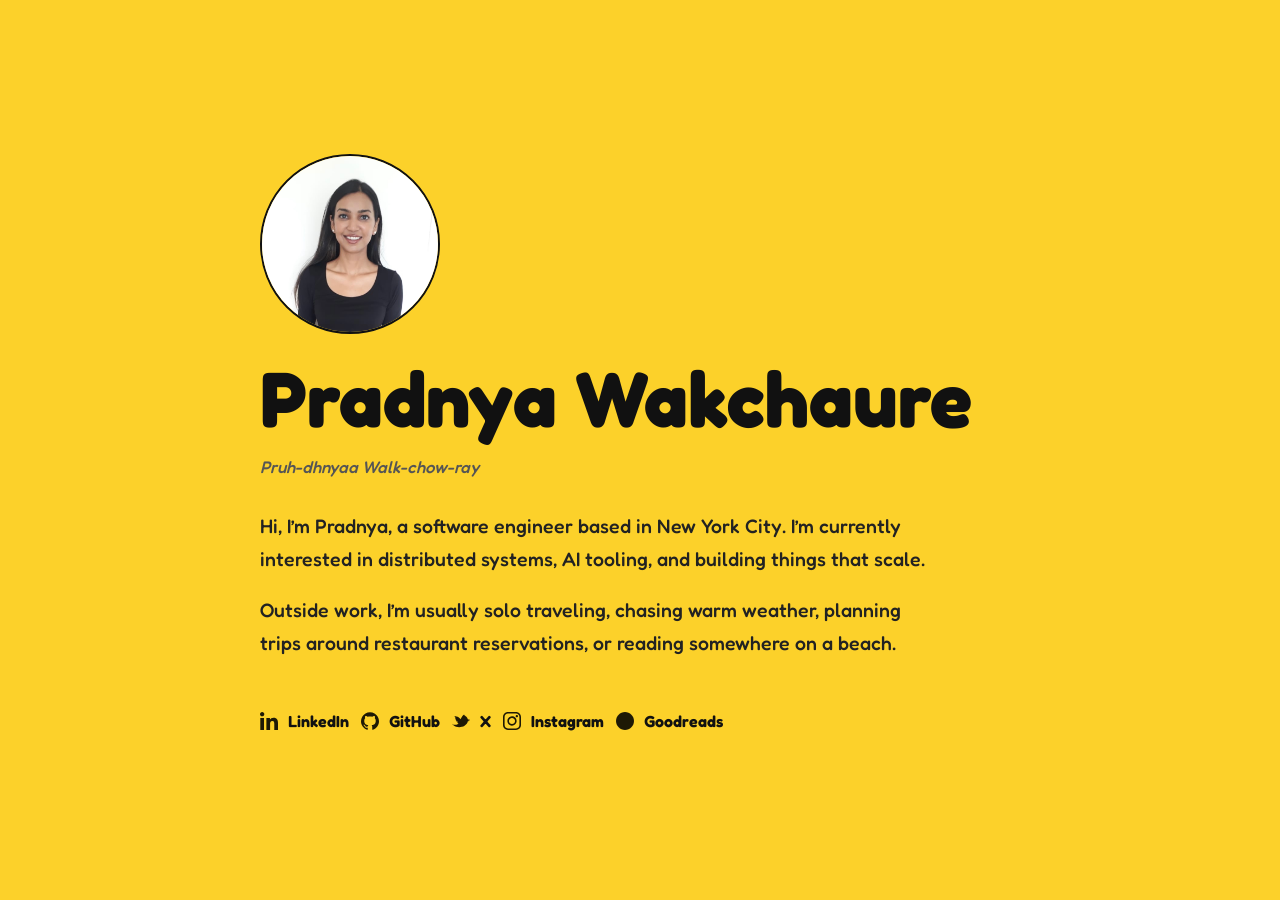
==== index.html @ cb950712 "Add GA4 funnel event tracking; remove dead Universal Analytics stub The site was pageview-only. Add " ====
<!doctype html>
<html class="no-js" lang="en">
    <head>
        <meta charset="utf-8">
        <meta http-equiv="X-UA-Compatible" content="IE=edge,chrome=1">
        <title>Pradnya Wakchaure</title>
        <meta name="description" content="Personal site for Pradnya Wakchaure, a software engineer based in New York City.">
        <meta name="viewport" content="width=device-width, initial-scale=1">
        <link rel="apple-touch-icon" href="apple-touch-icon.png">

        <link rel="preconnect" href="https://fonts.googleapis.com">
        <link rel="preconnect" href="https://fonts.gstatic.com" crossorigin>
        <link href="https://fonts.googleapis.com/css2?family=Fredoka:wght@500;600;700&display=swap" rel="stylesheet">
        <link rel="stylesheet" href="css/normalize.min.css">
        <link rel="stylesheet" href="css/main.css">
        <link rel="apple-touch-icon" sizes="180x180" href="/apple-touch-icon.png">
        <link rel="icon" type="image/svg+xml" href="/favicon.svg">
        <link rel="icon" type="image/png" sizes="32x32" href="/favicon-32x32.png">
        <link rel="icon" type="image/png" sizes="16x16" href="/favicon-16x16.png">
        <link rel="manifest" href="/site.webmanifest">
        <!-- Google tag (gtag.js) -->
        <script async src="https://www.googletagmanager.com/gtag/js?id=G-8QL02M819M"></script>
        <script>
            window.dataLayer = window.dataLayer || [];
            function gtag(){dataLayer.push(arguments);}
            gtag('js', new Date());

            gtag('config', 'G-8QL02M819M');
        </script>
        <script src="/analytics.js" defer></script>
        <script src="js/vendor/modernizr-2.8.3.min.js"></script>
    </head>
    <body>
        <!--[if lt IE 8]>
            <p class="browserupgrade">You are using an <strong>outdated</strong> browser. Please <a href="http://browsehappy.com/">upgrade your browser</a> to improve your experience.</p>
        <![endif]-->
        <main class="main-content">
            <aside class="portrait" aria-label="Portrait">
                <img src="img/badge_photo_hq.jpeg" alt="Pradnya Wakchaure">
            </aside>
            <section class="intro" aria-labelledby="site-title">
                <h1 id="site-title">Pradnya Wakchaure</h1>
                <p class="pronunciation">Pruh-dhnyaa Walk-chow-ray</p>
                <p class="bio">
                    Hi, I’m Pradnya, a software engineer based in New York City. I’m currently interested in distributed systems, AI tooling, and building things that scale.
                </p>
                <p class="bio">
                    Outside work, I’m usually solo traveling, chasing warm weather, planning trips around restaurant reservations, or reading somewhere on a beach.
                </p>
                <nav class="social-media" aria-label="Social links">
                    <a class="social-link" href="https://www.linkedin.com/in/pradnyaw25/" target="_blank" rel="noopener noreferrer">
                        <img src="img/icons/linkedin.svg" alt="" aria-hidden="true">
                        <span>LinkedIn</span>
                    </a>
                    <a class="social-link" href="https://www.github.com/pradnyaw25" target="_blank" rel="noopener noreferrer">
                        <img src="img/icons/github.svg" alt="" aria-hidden="true">
                        <span>GitHub</span>
                    </a>
                    <a class="social-link" href="https://www.twitter.com/pradnyaw25" target="_blank" rel="noopener noreferrer">
                        <img src="img/icons/twitter.svg" alt="" aria-hidden="true">
                        <span>X</span>
                    </a>
                    <a class="social-link" href="https://www.instagram.com/pradnyaw25" target="_blank" rel="noopener noreferrer">
                        <img src="img/icons/instagram.svg" alt="" aria-hidden="true">
                        <span>Instagram</span>
                    </a>
                    <a class="social-link" href="https://www.goodreads.com/pradnyaw25" target="_blank" rel="noopener noreferrer">
                        <img src="img/icons/goodreads.svg" alt="" aria-hidden="true">
                        <span>Goodreads</span>
                    </a>
                </nav>
            </section>
        </main>
        <script src="//ajax.googleapis.com/ajax/libs/jquery/1.11.2/jquery.min.js"></script>
        <script>window.jQuery || document.write('<script src="js/vendor/jquery-1.11.2.min.js"><\/script>')</script>

        <script src="js/plugins.js"></script>
        <script src="js/main.js"></script>

    </body>
</html>
---- css/main.css ----
/*! HTML5 Boilerplate v5.0 | MIT License | http://h5bp.com/ */

html {
    color: #222;
    font-size: 1em;
    line-height: 1.4;
}

::-moz-selection {
    background: #b3d4fc;
    text-shadow: none;
}

::selection {
    background: #b3d4fc;
    text-shadow: none;
}

hr {
    display: block;
    height: 1px;
    border: 0;
    border-top: 1px solid #ccc;
    margin: 1em 0;
    padding: 0;
}

audio,
canvas,
iframe,
img,
svg,
video {
    vertical-align: middle;
}

fieldset {
    border: 0;
    margin: 0;
    padding: 0;
}

textarea {
    resize: vertical;
}

.browserupgrade {
    margin: 0.2em 0;
    background: #ccc;
    color: #000;
    padding: 0.2em 0;
}


/* ==========================================================================
   Author's custom styles
   ========================================================================== */

body {
    min-height: 100vh;
    margin: 0;
    background: #fcd12a;
    color: #111111;
    font-family: "Fredoka", ui-sans-serif, system-ui, -apple-system, BlinkMacSystemFont, "Segoe UI", sans-serif;
}
.main-content {
    width: min(760px, calc(100% - 40px));
    min-height: 100vh;
    margin: 0 auto;
    display: flex;
    flex-direction: column;
    justify-content: center;
    color: #111111;
}
.main-content > h1 {
    font-size: 24px;
}
.intro {
    display: flex;
    flex-direction: column;
    align-items: flex-start;
    padding: 26px 0 48px;
}
a {
    color: inherit;
}

h1 {
    margin: 0;
    color: #111111;
    font-size: clamp(2.8rem, 8vw, 4.9rem);
    font-weight: 700;
    line-height: 1;
}

.pronunciation {
    margin: 18px 0 30px;
    color: #555555;
    font-size: 1.05rem;
    font-style: italic;
    font-weight: 500;
}

.bio {
    max-width: 680px;
    margin: 0 0 18px;
    color: #222222;
    font-size: clamp(1.08rem, 2vw, 1.22rem);
    font-weight: 500;
    line-height: 1.7;
}

.portrait {
    width: 176px;
    margin: 40px 0 0;
}

.portrait img {
    width: 100%;
    aspect-ratio: 1;
    object-fit: cover;
    border-radius: 50%;
    border: 2px solid #111111;
}

.social-media {
    display: flex;
    flex-wrap: wrap;
    gap: 12px;
    margin-top: 26px;
}

.social-link {
    display: inline-flex;
    align-items: center;
    min-height: 34px;
    color: #111111;
    font-size: 1rem;
    font-weight: 650;
    text-decoration: none;
}

.social-link:hover,
.social-link:focus {
    background: #111111;
    color: #fcd12a;
    outline: none;
}

.social-link img {
    width: 18px;
    height: 18px;
    margin-right: 10px;
    filter: brightness(0) saturate(100%);
    opacity: 0.88;
}

.social-link:hover img,
.social-link:focus img {
    filter: brightness(0) saturate(100%) invert(86%) sepia(64%) saturate(919%) hue-rotate(340deg) brightness(104%) contrast(98%);
    opacity: 1;
}

.giant-name {
    font-size: 72px;
    display: block;
}

.links {

}









/* ==========================================================================
   Media Queries
   ========================================================================== */

@media only screen and (min-width: 35em) {

}

@media only screen and (max-width: 820px) {
    .main-content {
        width: min(100% - 32px, 620px);
        padding: 36px 0 48px;
    }

    .intro {
        padding: 0;
    }

    .portrait {
        width: 156px;
        margin-top: 0;
    }

    .social-media {
        width: 100%;
    }
}

@media only screen and (max-width: 480px) {
    .main-content {
        width: min(100% - 28px, 620px);
    }

    h1 {
        font-size: 2.75rem;
    }

    .bio {
        font-size: 1.06rem;
        line-height: 1.58;
    }

    .social-link {
        margin-right: 4px;
    }
}

@media print,
       (-o-min-device-pixel-ratio: 5/4),
       (-webkit-min-device-pixel-ratio: 1.25),
       (min-resolution: 120dpi) {

}

/* ==========================================================================
   Helper classes
   ========================================================================== */

.hidden {
    display: none !important;
    visibility: hidden;
}

.visuallyhidden {
    border: 0;
    clip: rect(0 0 0 0);
    height: 1px;
    margin: -1px;
    overflow: hidden;
    padding: 0;
    position: absolute;
    width: 1px;
}

.visuallyhidden.focusable:active,
.visuallyhidden.focusable:focus {
    clip: auto;
    height: auto;
    margin: 0;
    overflow: visible;
    position: static;
    width: auto;
}

.invisible {
    visibility: hidden;
}

.clearfix:before,
.clearfix:after {
    content: " ";
    display: table;
}

.clearfix:after {
    clear: both;
}

.clearfix {
    *zoom: 1;
}

/* ==========================================================================
   Print styles
   ========================================================================== */

@media print {
    *,
    *:before,
    *:after {
        background: transparent !important;
        color: #000 !important;
        box-shadow: none !important;
        text-shadow: none !important;
    }

    a,
    a:visited {
        text-decoration: underline;
    }

    a[href]:after {
        content: " (" attr(href) ")";
    }

    abbr[title]:after {
        content: " (" attr(title) ")";
    }

    a[href^="#"]:after,
    a[href^="javascript:"]:after {
        content: "";
    }

    pre,
    blockquote {
        border: 1px solid #999;
        page-break-inside: avoid;
    }

    thead {
        display: table-header-group;
    }

    tr,
    img {
        page-break-inside: avoid;
    }

    img {
        max-width: 100% !important;
    }

    p,
    h2,
    h3 {
        orphans: 3;
        widows: 3;
    }

    h2,
    h3 {
        page-break-after: avoid;
    }
}
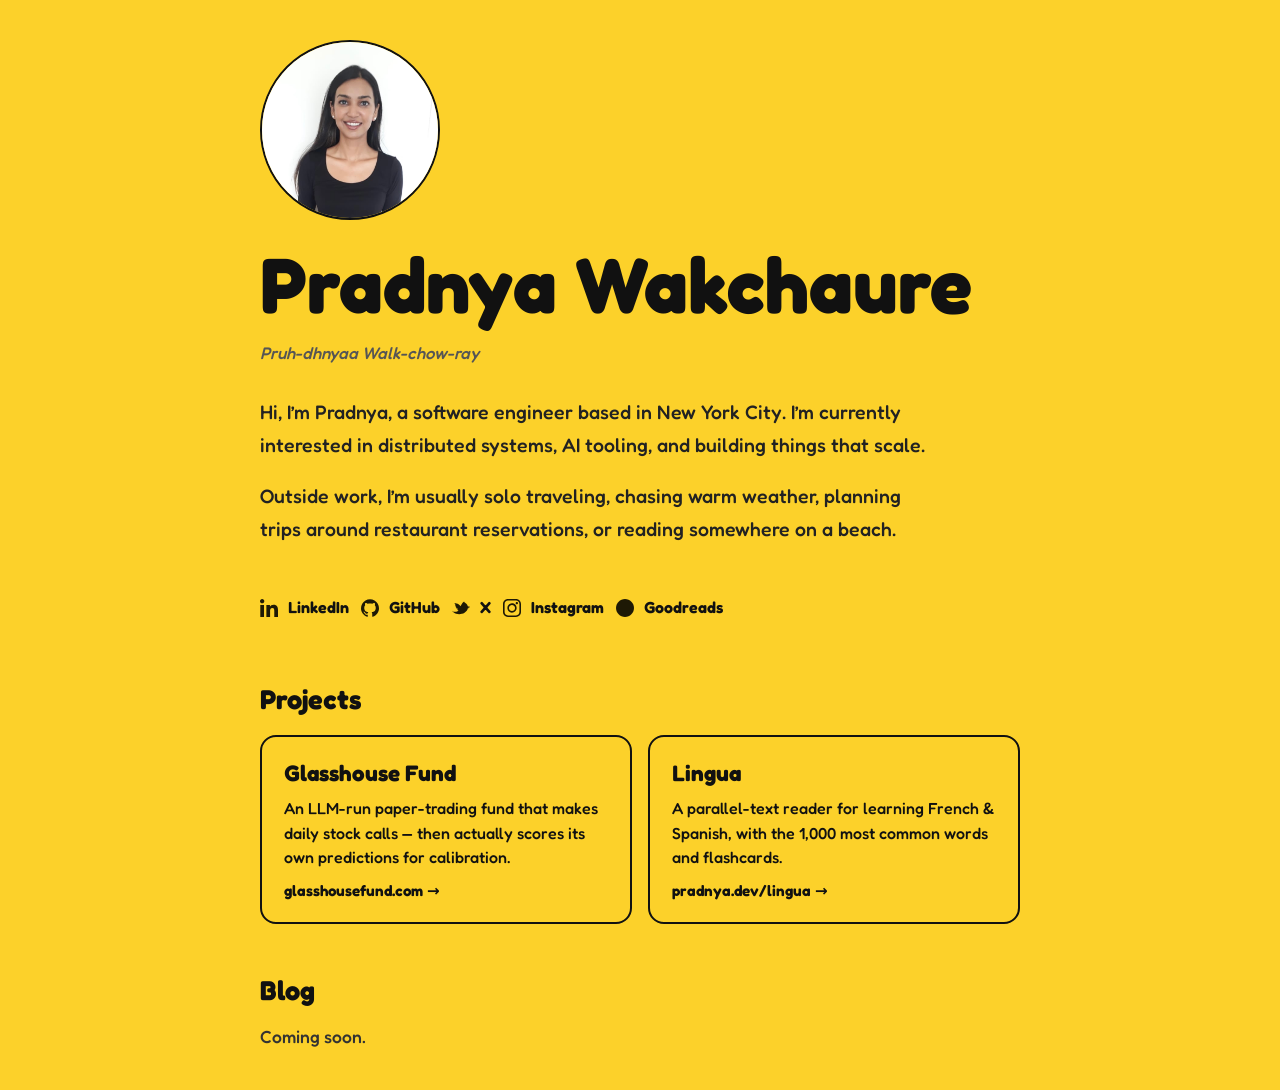
==== commit 71cb563b: "Add Projects and Blog sections to the personal site Link Glasshouse Fund and Lingua as project cards" ====
--- a/index.html
+++ b/index.html
@@ -71,6 +71,27 @@
                     </a>
                 </nav>
             </section>
+
+            <section class="projects" aria-labelledby="projects-title">
+                <h2 id="projects-title" class="section-head">Projects</h2>
+                <div class="project-grid">
+                    <a class="project-card" href="https://glasshousefund.com" target="_blank" rel="noopener noreferrer">
+                        <span class="project-name">Glasshouse Fund</span>
+                        <span class="project-desc">An LLM-run paper-trading fund that makes daily stock calls — then actually scores its own predictions for calibration.</span>
+                        <span class="project-go">glasshousefund.com →</span>
+                    </a>
+                    <a class="project-card" href="/lingua/">
+                        <span class="project-name">Lingua</span>
+                        <span class="project-desc">A parallel-text reader for learning French &amp; Spanish, with the 1,000 most common words and flashcards.</span>
+                        <span class="project-go">pradnya.dev/lingua →</span>
+                    </a>
+                </div>
+            </section>
+
+            <section class="blog" aria-labelledby="blog-title">
+                <h2 id="blog-title" class="section-head">Blog</h2>
+                <p class="coming-soon">Coming soon.</p>
+            </section>
         </main>
         <script src="//ajax.googleapis.com/ajax/libs/jquery/1.11.2/jquery.min.js"></script>
         <script>window.jQuery || document.write('<script src="js/vendor/jquery-1.11.2.min.js"><\/script>')</script>
--- a/css/main.css
+++ b/css/main.css
@@ -177,6 +177,76 @@
 
 
 
+
+/* Projects + Writing sections */
+.projects,
+.blog {
+    width: 100%;
+    padding: 12px 0 40px;
+}
+
+.section-head {
+    margin: 0 0 20px;
+    font-size: 1.7rem;
+    font-weight: 700;
+    line-height: 1.1;
+}
+
+.coming-soon {
+    margin: 0;
+    font-size: 1.1rem;
+    font-weight: 500;
+    color: #333333;
+}
+
+.project-grid {
+    display: grid;
+    grid-template-columns: 1fr 1fr;
+    gap: 16px;
+}
+
+.project-card {
+    display: flex;
+    flex-direction: column;
+    gap: 8px;
+    padding: 20px 22px;
+    border: 2px solid #111111;
+    border-radius: 16px;
+    color: #111111;
+    text-decoration: none;
+    transition: transform 0.12s ease, background 0.12s ease, color 0.12s ease;
+}
+
+.project-card:hover,
+.project-card:focus {
+    background: #111111;
+    color: #fcd12a;
+    transform: translateY(-2px);
+    outline: none;
+}
+
+.project-name {
+    font-size: 1.4rem;
+    font-weight: 700;
+}
+
+.project-desc {
+    font-size: 1rem;
+    font-weight: 500;
+    line-height: 1.55;
+}
+
+.project-go {
+    margin-top: 2px;
+    font-size: 0.95rem;
+    font-weight: 650;
+}
+
+@media only screen and (max-width: 620px) {
+    .project-grid {
+        grid-template-columns: 1fr;
+    }
+}
 
 /* ==========================================================================
    Media Queries
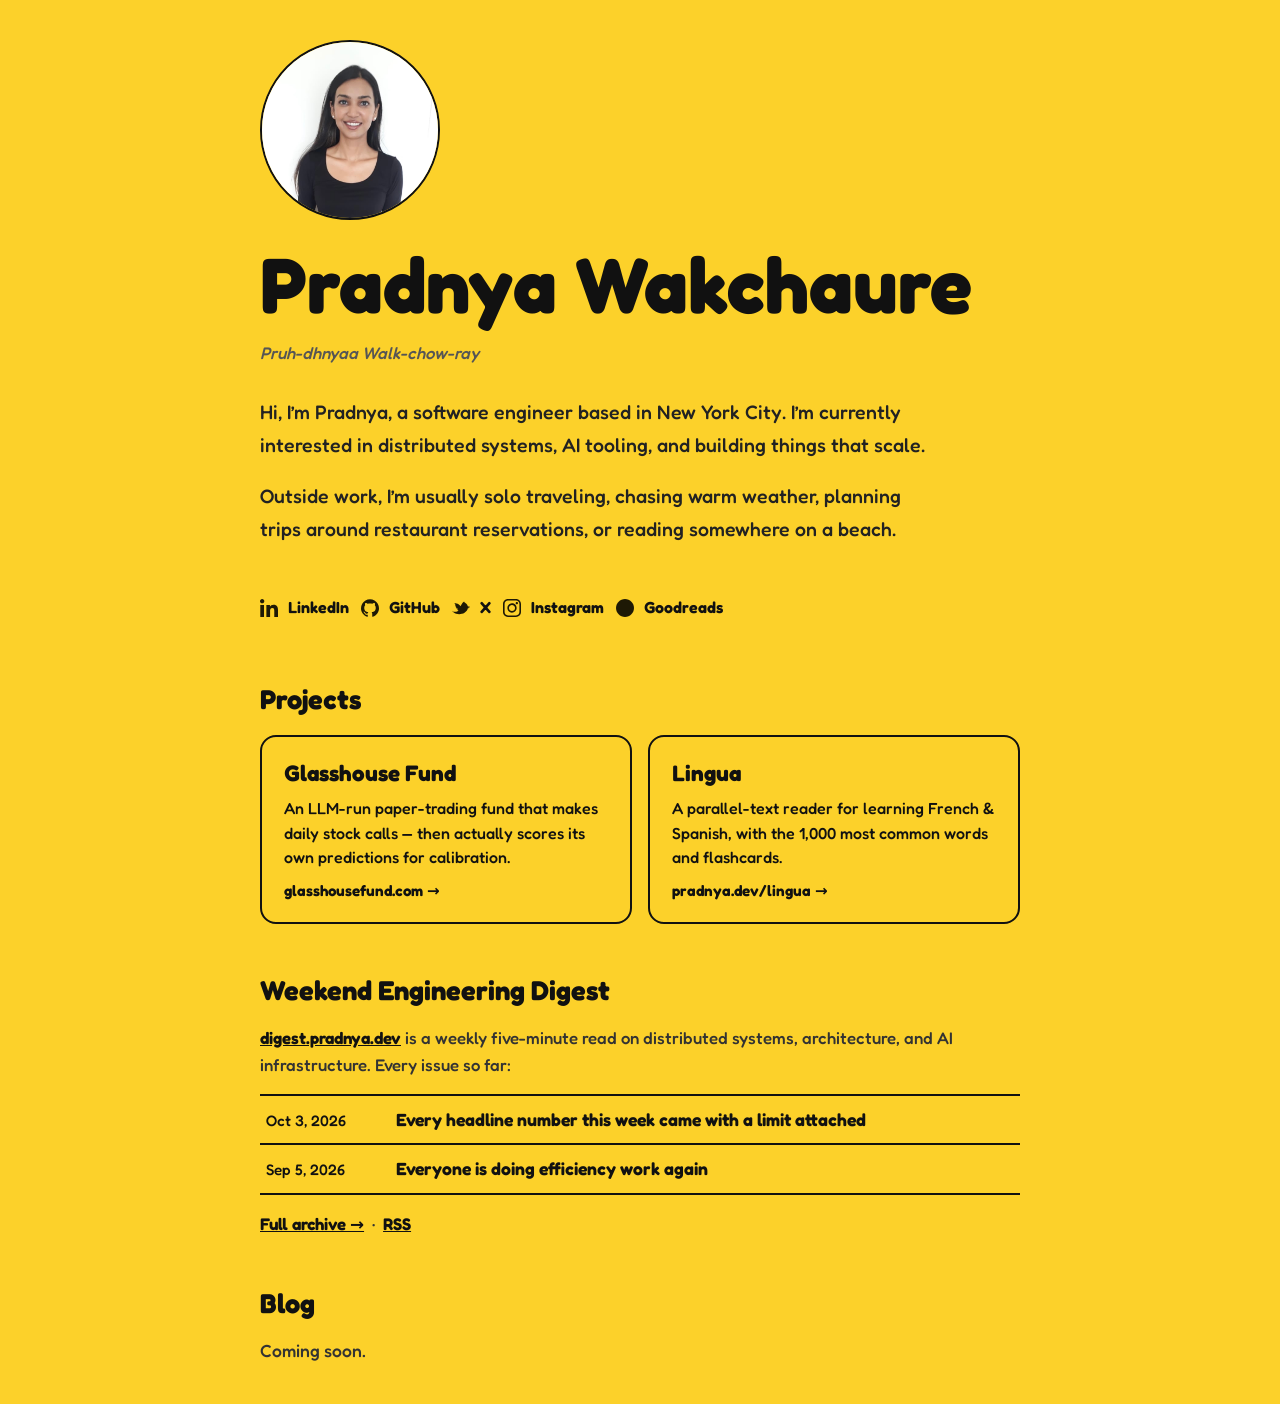
==== commit 7462575f: "Add Weekend Engineering Digest section" ====
--- a/index.html
+++ b/index.html
@@ -13,7 +13,7 @@
         <link rel="preconnect" href="https://fonts.gstatic.com" crossorigin>
         <link href="https://fonts.googleapis.com/css2?family=Fredoka:wght@500;600;700&display=swap" rel="stylesheet">
         <link rel="stylesheet" href="css/normalize.min.css">
-        <link rel="stylesheet" href="css/main.css">
+        <link rel="stylesheet" href="css/main.css?v=3">
         <link rel="apple-touch-icon" sizes="180x180" href="/apple-touch-icon.png">
         <link rel="icon" type="image/svg+xml" href="/favicon.svg">
         <link rel="icon" type="image/png" sizes="32x32" href="/favicon-32x32.png">
@@ -80,12 +80,30 @@
                         <span class="project-desc">An LLM-run paper-trading fund that makes daily stock calls — then actually scores its own predictions for calibration.</span>
                         <span class="project-go">glasshousefund.com →</span>
                     </a>
-                    <a class="project-card" href="/lingua/">
+                    <a class="project-card" href="/lingua/" target="_blank" rel="noopener noreferrer">
                         <span class="project-name">Lingua</span>
                         <span class="project-desc">A parallel-text reader for learning French &amp; Spanish, with the 1,000 most common words and flashcards.</span>
                         <span class="project-go">pradnya.dev/lingua →</span>
                     </a>
                 </div>
+            </section>
+
+            <section class="digest" aria-labelledby="digest-title">
+                <h2 id="digest-title" class="section-head">Weekend Engineering Digest</h2>
+                <p class="blog-intro">
+                    <a href="https://digest.pradnya.dev/" target="_blank" rel="noopener noreferrer">digest.pradnya.dev</a>
+                    is a weekly five-minute read on distributed systems, architecture, and AI infrastructure. Every issue so far:
+                </p>
+                <!-- Static fallback; js below refreshes this list from the digest's RSS feed so new issues appear automatically. -->
+                <ul class="post-list" id="digest-issues">
+                    <li><a href="https://digest.pradnya.dev/issues/2026-10-03" target="_blank" rel="noopener noreferrer"><span class="post-date">Oct 3, 2026</span><span class="post-title">Every headline number this week came with a limit attached</span></a></li>
+                    <li><a href="https://digest.pradnya.dev/issues/2026-09-05" target="_blank" rel="noopener noreferrer"><span class="post-date">Sep 5, 2026</span><span class="post-title">Everyone is doing efficiency work again</span></a></li>
+                </ul>
+                <p class="blog-more">
+                    <a href="https://digest.pradnya.dev/" target="_blank" rel="noopener noreferrer">Full archive →</a>
+                    &nbsp;·&nbsp;
+                    <a href="https://digest.pradnya.dev/rss.xml" target="_blank" rel="noopener noreferrer">RSS</a>
+                </p>
             </section>
 
             <section class="blog" aria-labelledby="blog-title">
@@ -98,6 +116,33 @@
 
         <script src="js/plugins.js"></script>
         <script src="js/main.js"></script>
+        <script>
+            // Pull every digest issue from the RSS feed; keep the static list if the fetch fails.
+            (function () {
+                var list = document.getElementById('digest-issues');
+                if (!list || !window.fetch || !window.DOMParser) return;
+                fetch('https://digest.pradnya.dev/rss.xml')
+                    .then(function (r) { if (!r.ok) throw new Error(r.status); return r.text(); })
+                    .then(function (xml) {
+                        var items = new DOMParser().parseFromString(xml, 'application/xml').querySelectorAll('item');
+                        if (!items.length) return;
+                        var frag = document.createDocumentFragment();
+                        Array.prototype.forEach.call(items, function (item) {
+                            var get = function (tag) { var n = item.querySelector(tag); return n ? n.textContent.trim() : ''; };
+                            var link = get('link'), title = get('title'), d = new Date(get('pubDate'));
+                            if (!link || !title) return;
+                            var li = document.createElement('li'), a = document.createElement('a');
+                            a.href = link; a.target = '_blank'; a.rel = 'noopener noreferrer';
+                            var date = document.createElement('span'); date.className = 'post-date';
+                            date.textContent = isNaN(d) ? '' : d.toLocaleDateString('en-US', { month: 'short', day: 'numeric', year: 'numeric', timeZone: 'UTC' });
+                            var t = document.createElement('span'); t.className = 'post-title'; t.textContent = title;
+                            a.appendChild(date); a.appendChild(t); li.appendChild(a); frag.appendChild(li);
+                        });
+                        if (frag.childNodes.length) { list.innerHTML = ''; list.appendChild(frag); }
+                    })
+                    .catch(function () {});
+            })();
+        </script>
 
     </body>
 </html>
--- a/css/main.css
+++ b/css/main.css
@@ -180,6 +180,7 @@
 
 /* Projects + Writing sections */
 .projects,
+.digest,
 .blog {
     width: 100%;
     padding: 12px 0 40px;
@@ -197,6 +198,76 @@
     font-size: 1.1rem;
     font-weight: 500;
     color: #333333;
+}
+
+.blog-intro,
+.blog-more {
+    margin: 0 0 16px;
+    font-size: 1.05rem;
+    font-weight: 500;
+    line-height: 1.55;
+    color: #333333;
+}
+
+.blog-intro a,
+.blog-more a {
+    color: #111111;
+    font-weight: 650;
+}
+
+.blog-more {
+    margin: 16px 0 0;
+}
+
+.post-list {
+    list-style: none;
+    margin: 0;
+    padding: 0;
+    border-top: 2px solid #111111;
+}
+
+.post-list li {
+    border-bottom: 2px solid #111111;
+}
+
+.post-list a {
+    display: flex;
+    gap: 16px;
+    align-items: baseline;
+    padding: 12px 6px;
+    color: #111111;
+    text-decoration: none;
+    transition: background 0.12s ease, color 0.12s ease;
+}
+
+.post-list a:hover,
+.post-list a:focus {
+    background: #111111;
+    color: #fcd12a;
+    outline: none;
+}
+
+.post-date {
+    flex: 0 0 7.5em;
+    font-size: 0.95rem;
+    font-weight: 500;
+    font-variant-numeric: tabular-nums;
+}
+
+.post-title {
+    font-size: 1.1rem;
+    font-weight: 650;
+    line-height: 1.35;
+}
+
+@media only screen and (max-width: 620px) {
+    .post-list a {
+        flex-direction: column;
+        gap: 2px;
+    }
+    .post-date {
+        flex: none;
+    }
 }
 
 .project-grid {
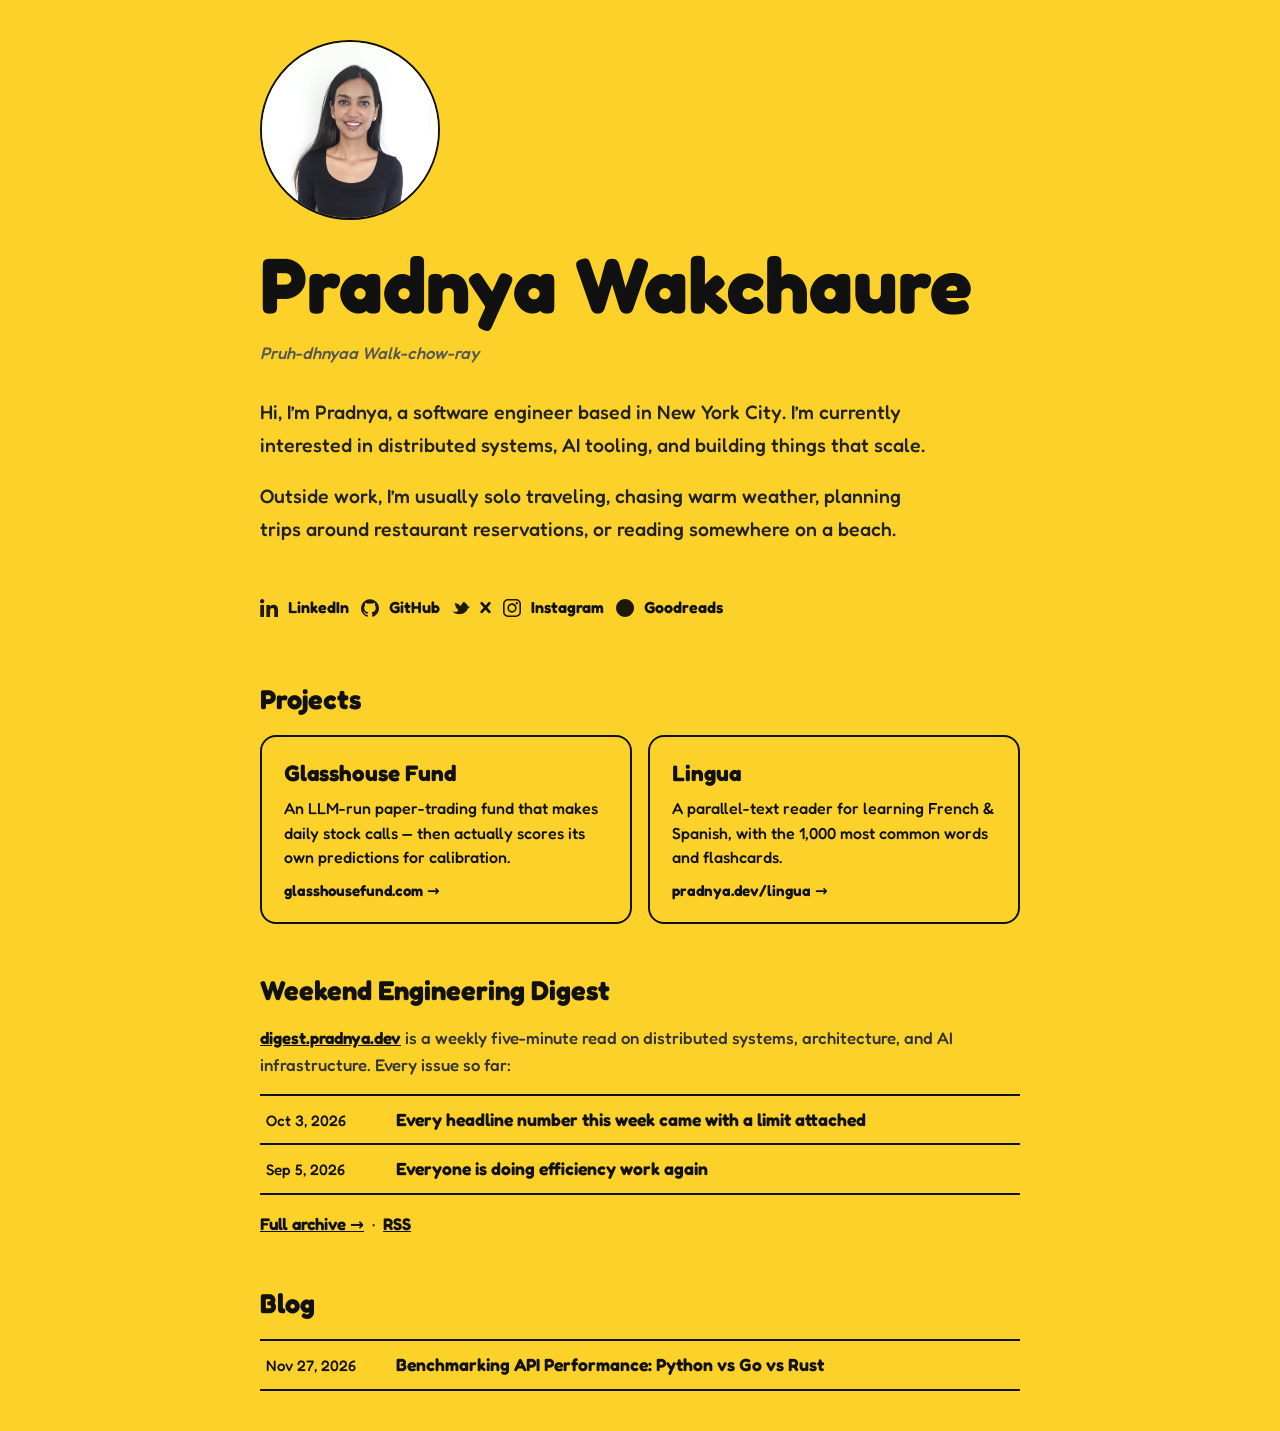
==== commit 5ba6b7c1: "Blog: Benchmarking API Performance: Python vs Go vs Rust First post. Standalone page at /blog/api-pe" ====
--- a/index.html
+++ b/index.html
@@ -108,7 +108,9 @@
 
             <section class="blog" aria-labelledby="blog-title">
                 <h2 id="blog-title" class="section-head">Blog</h2>
-                <p class="coming-soon">Coming soon.</p>
+                <ul class="post-list">
+                    <li><a href="/blog/api-performance-lab/"><span class="post-date">Nov 27, 2026</span><span class="post-title">Benchmarking API Performance: Python vs Go vs Rust</span></a></li>
+                </ul>
             </section>
         </main>
         <script src="//ajax.googleapis.com/ajax/libs/jquery/1.11.2/jquery.min.js"></script>
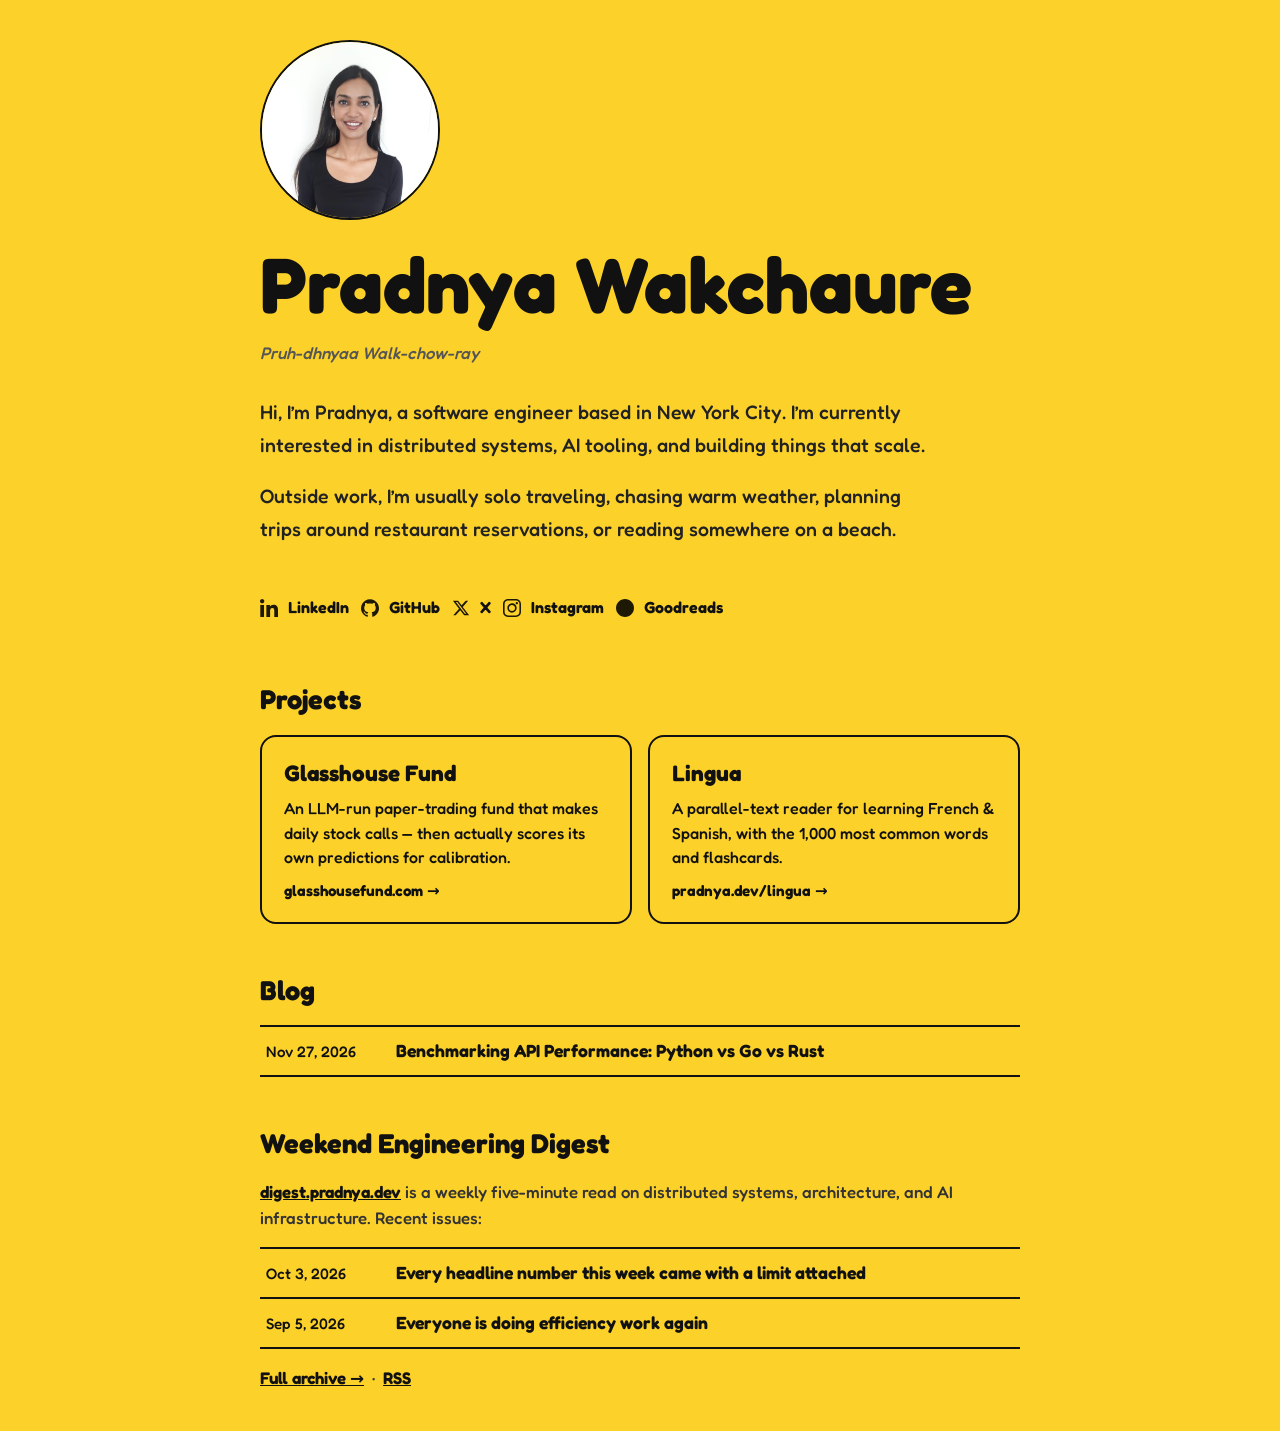
==== commit 3e8fd16d: "Homepage: cap digest to 5 latest, add social share cards, fix X icon, move Blog above Digest Co-Auth" ====
--- a/index.html
+++ b/index.html
@@ -7,6 +7,18 @@
         <title>Pradnya Wakchaure</title>
         <meta name="description" content="Personal site for Pradnya Wakchaure, a software engineer based in New York City.">
         <meta name="viewport" content="width=device-width, initial-scale=1">
+
+        <!-- Social share cards (Open Graph + Twitter) -->
+        <meta property="og:type" content="website">
+        <meta property="og:site_name" content="Pradnya Wakchaure">
+        <meta property="og:title" content="Pradnya Wakchaure — Software Engineer, NYC">
+        <meta property="og:description" content="Software engineer in New York City, interested in distributed systems, AI tooling, and building things that scale.">
+        <meta property="og:url" content="https://pradnya.dev/">
+        <meta property="og:image" content="https://pradnya.dev/img/badge_photo_hq.jpeg">
+        <meta name="twitter:card" content="summary">
+        <meta name="twitter:title" content="Pradnya Wakchaure — Software Engineer, NYC">
+        <meta name="twitter:description" content="Software engineer in New York City, interested in distributed systems, AI tooling, and building things that scale.">
+        <meta name="twitter:image" content="https://pradnya.dev/img/badge_photo_hq.jpeg">
         <link rel="apple-touch-icon" href="apple-touch-icon.png">
 
         <link rel="preconnect" href="https://fonts.googleapis.com">
@@ -58,7 +70,7 @@
                         <span>GitHub</span>
                     </a>
                     <a class="social-link" href="https://www.twitter.com/pradnyaw25" target="_blank" rel="noopener noreferrer">
-                        <img src="img/icons/twitter.svg" alt="" aria-hidden="true">
+                        <img src="img/icons/x.svg" alt="" aria-hidden="true">
                         <span>X</span>
                     </a>
                     <a class="social-link" href="https://www.instagram.com/pradnyaw25" target="_blank" rel="noopener noreferrer">
@@ -88,11 +100,18 @@
                 </div>
             </section>
 
+            <section class="blog" aria-labelledby="blog-title">
+                <h2 id="blog-title" class="section-head">Blog</h2>
+                <ul class="post-list">
+                    <li><a href="/blog/api-performance-lab/"><span class="post-date">Nov 27, 2026</span><span class="post-title">Benchmarking API Performance: Python vs Go vs Rust</span></a></li>
+                </ul>
+            </section>
+
             <section class="digest" aria-labelledby="digest-title">
                 <h2 id="digest-title" class="section-head">Weekend Engineering Digest</h2>
                 <p class="blog-intro">
                     <a href="https://digest.pradnya.dev/" target="_blank" rel="noopener noreferrer">digest.pradnya.dev</a>
-                    is a weekly five-minute read on distributed systems, architecture, and AI infrastructure. Every issue so far:
+                    is a weekly five-minute read on distributed systems, architecture, and AI infrastructure. Recent issues:
                 </p>
                 <!-- Static fallback; js below refreshes this list from the digest's RSS feed so new issues appear automatically. -->
                 <ul class="post-list" id="digest-issues">
@@ -104,13 +123,6 @@
                     &nbsp;·&nbsp;
                     <a href="https://digest.pradnya.dev/rss.xml" target="_blank" rel="noopener noreferrer">RSS</a>
                 </p>
-            </section>
-
-            <section class="blog" aria-labelledby="blog-title">
-                <h2 id="blog-title" class="section-head">Blog</h2>
-                <ul class="post-list">
-                    <li><a href="/blog/api-performance-lab/"><span class="post-date">Nov 27, 2026</span><span class="post-title">Benchmarking API Performance: Python vs Go vs Rust</span></a></li>
-                </ul>
             </section>
         </main>
         <script src="//ajax.googleapis.com/ajax/libs/jquery/1.11.2/jquery.min.js"></script>
@@ -129,7 +141,7 @@
                         var items = new DOMParser().parseFromString(xml, 'application/xml').querySelectorAll('item');
                         if (!items.length) return;
                         var frag = document.createDocumentFragment();
-                        Array.prototype.forEach.call(items, function (item) {
+                        Array.prototype.slice.call(items, 0, 5).forEach(function (item) {
                             var get = function (tag) { var n = item.querySelector(tag); return n ? n.textContent.trim() : ''; };
                             var link = get('link'), title = get('title'), d = new Date(get('pubDate'));
                             if (!link || !title) return;
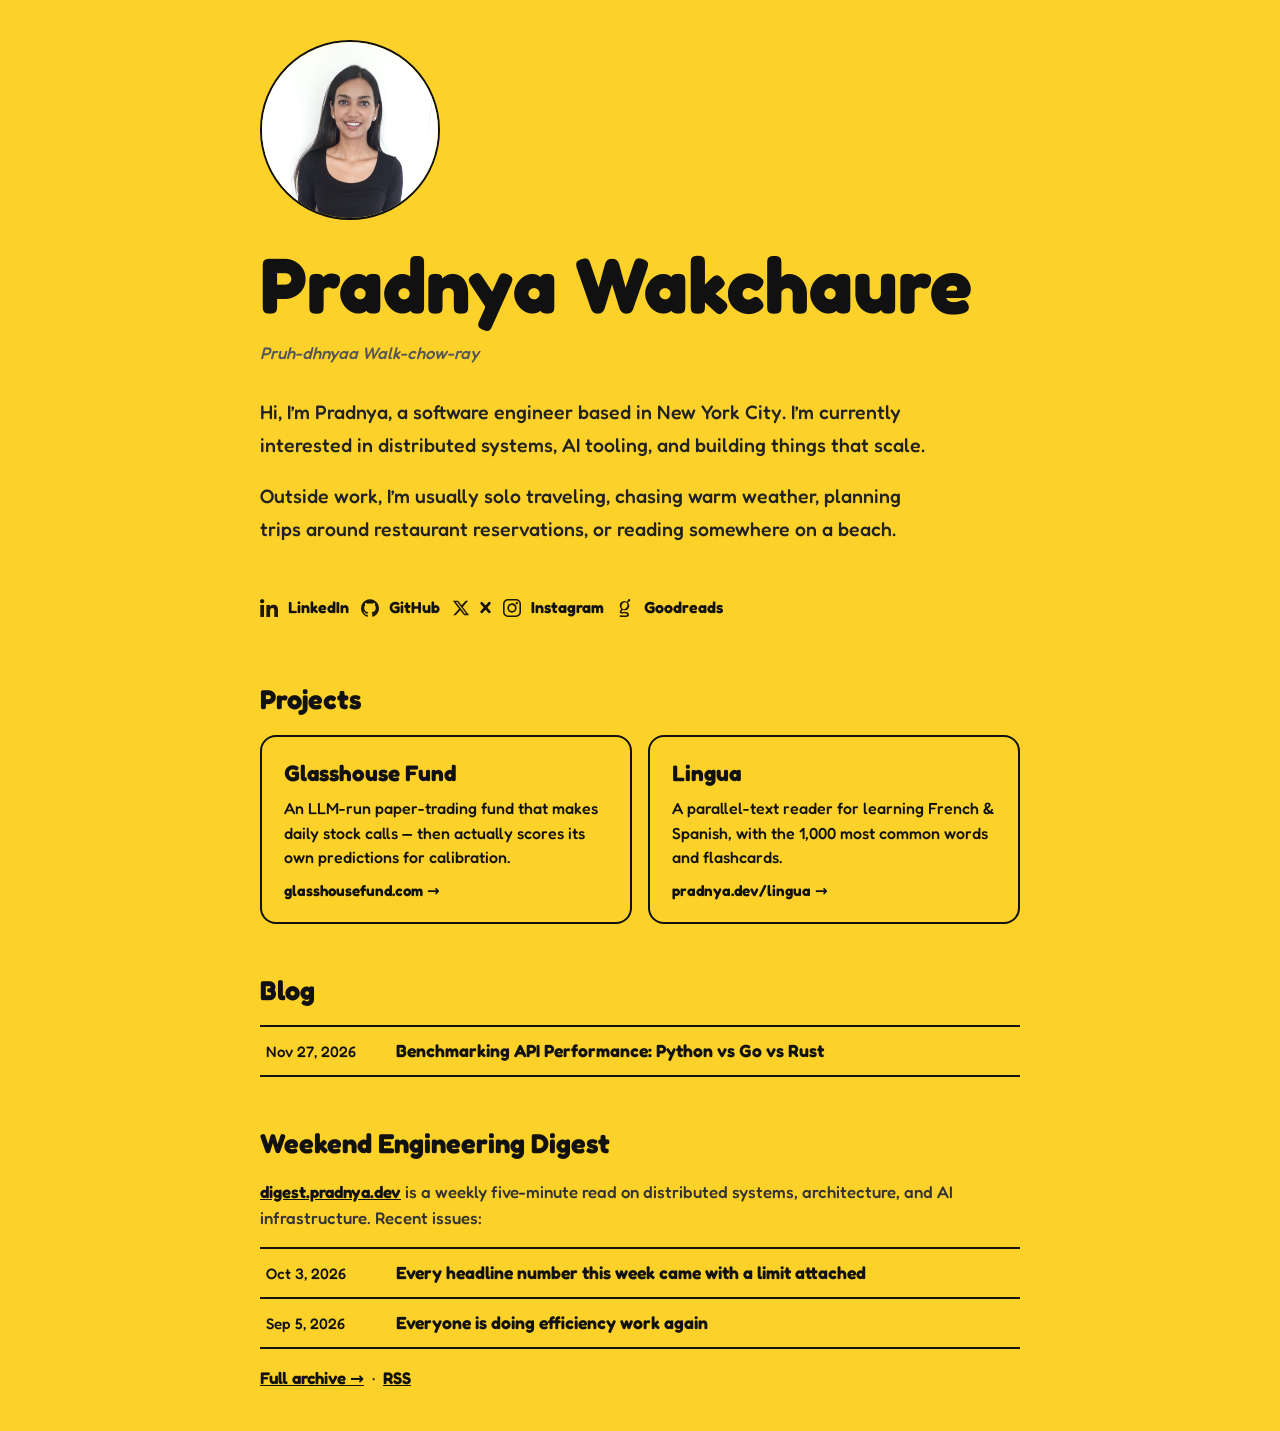
==== commit 4a369d92: "Cache-bust Goodreads icon reference so the new glyph replaces the cached old one Co-Authored-By: Cla" ====
--- a/index.html
+++ b/index.html
@@ -78,7 +78,7 @@
                         <span>Instagram</span>
                     </a>
                     <a class="social-link" href="https://www.goodreads.com/pradnyaw25" target="_blank" rel="noopener noreferrer">
-                        <img src="img/icons/goodreads.svg" alt="" aria-hidden="true">
+                        <img src="img/icons/goodreads.svg?v=2" alt="" aria-hidden="true">
                         <span>Goodreads</span>
                     </a>
                 </nav>
